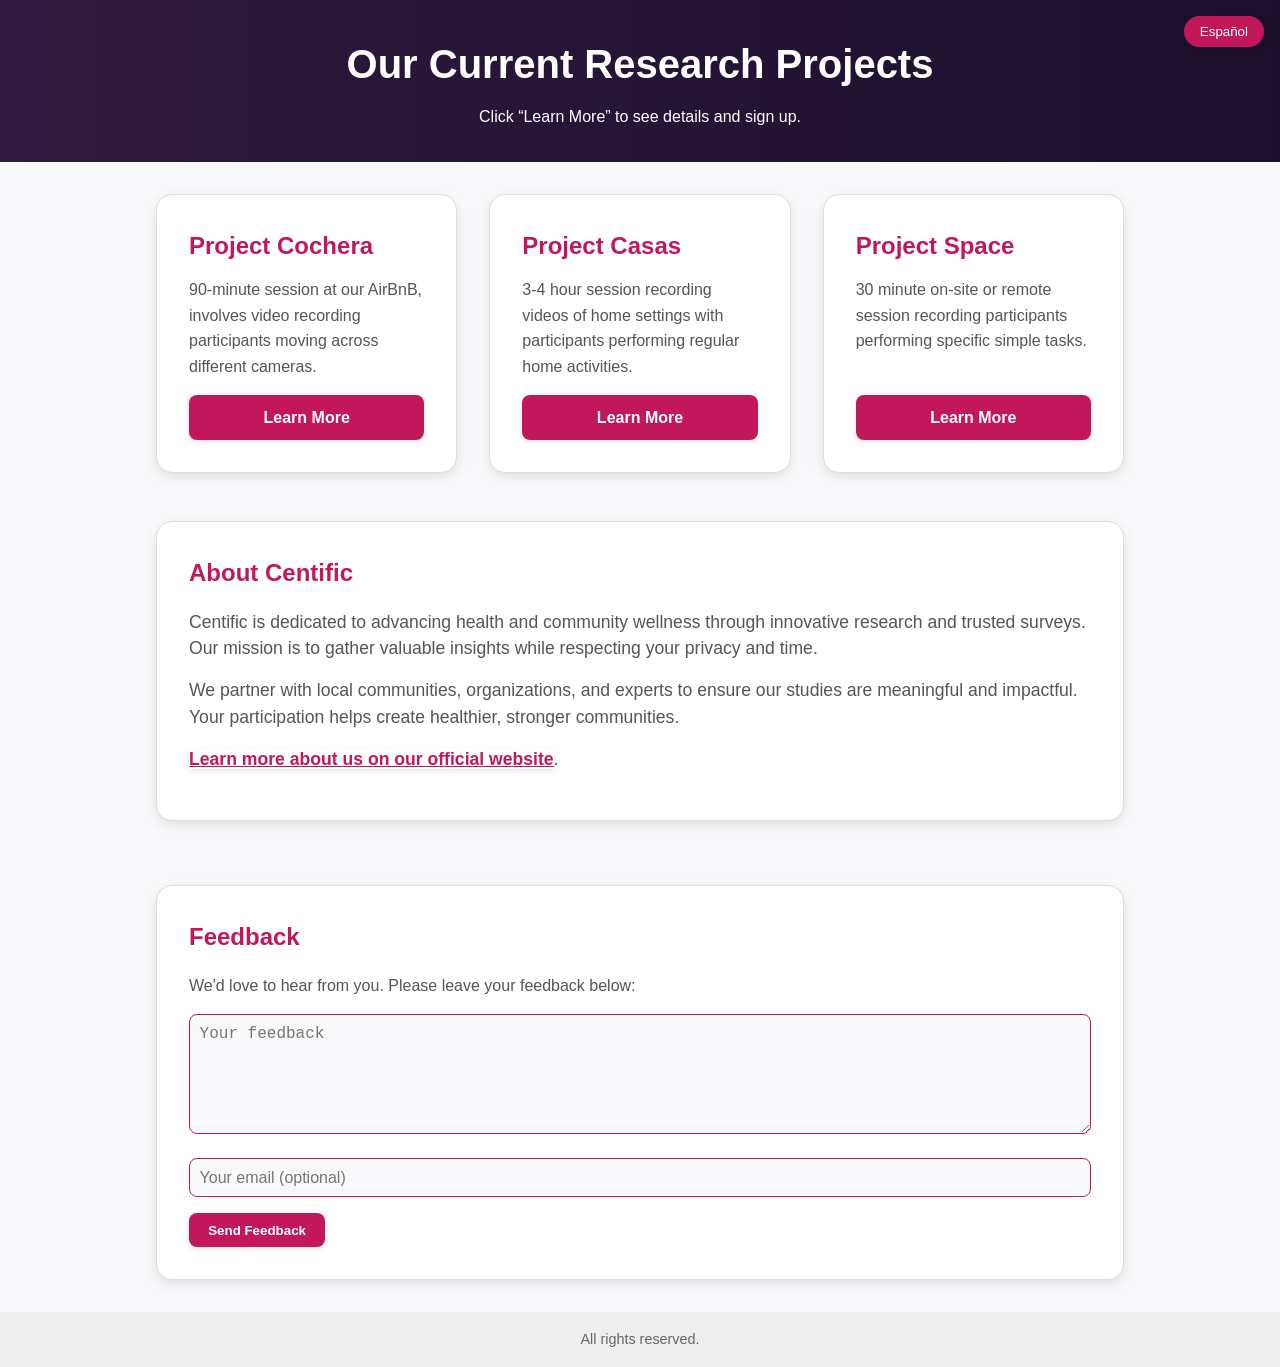
==== index.html @ 4931bcfb "Initial commit" ====
<!DOCTYPE html>
<html lang="en">
<head>
  <meta charset="UTF-8" />
  <meta name="viewport" content="width=device-width, initial-scale=1.0" />
  <title>Our Current Projects</title>
  <link rel="stylesheet" href="style.css" />
</head>
<body>
  <header>
    <h1 data-en="Our Current Research Projects" data-es="Nuestros Proyectos de Investigación">
      Our Current Research Projects
    </h1>
    <p data-en="Click “Learn More” to see details and sign up."
       data-es="Haz clic en “Más Información” para ver detalles e inscribirte.">
      Click “Learn More” to see details and sign up.
    </p>
    <button id="lang-toggle">Español</button>
  </header>

  <main>
    <section id="projects-list">
    <div class="project-card">
        <h2 data-en="Project Cochera" data-es="Proyecto Cochera">Project Cochera</h2>
        <p 
        data-en="90-minute session at our AirBnB, involves video recording participants moving across different cameras."
        data-es="Sesión de 90 minutos en nuestro AirBnB, que incluye grabación en video de los participantes moviéndose frente a diferentes cámaras."
        >
        90 minute session at our AirBnB, involves video recording participants moving across different cameras.
        </p>
        <a href="project-cochera.html" class="learn-more-button" data-en="Learn More" data-es="Más Información">Learn More</a>
    </div>

    <div class="project-card">
        <h2 data-en="Project Casas" data-es="Proyecto Casas">Project Casas</h2>
        <p 
        data-en="3-4 hour session recording videos of home settings with participants performing regular home activities."
        data-es="Sesión de 3 a 4 horas grabando videos en entornos domésticos con participantes realizando actividades habituales."
        >
        3-4 hour session recoridng videos of home settings with participants performing regualr hone activities.
        </p>
        <a href="project-casas.html" class="learn-more-button" data-en="Learn More" data-es="Más Información">Learn More</a>
    </div>

    <div class="project-card">
        <h2 data-en="Project Space" data-es="Proyecto Espacio">Project Space</h2>
        <p 
        data-en="30 minute on-site or remote session recording participants performing specific simple tasks."
        data-es="Sesión de 30 minutos en sitio o remota grabando a participantes realizando tareas simples específicas."
        >
        30 minute on-site or remote session recording paritcipants performing specific simple tasks. 
        </p>
        <a href="project-space.html" class="learn-more-button" data-en="Learn More" data-es="Más Información">Learn More</a>
    </div>
    </section>


    <section id="about-us" class="about-us-section">
      <h2 data-en="About Centific" data-es="Acerca de Centific">About Centific</h2>
      <p data-en="Centific is dedicated to advancing health and community wellness through innovative research and trusted surveys. Our mission is to gather valuable insights while respecting your privacy and time."
         data-es="Centific está dedicado a promover la salud y el bienestar comunitario a través de investigaciones innovadoras y encuestas confiables. Nuestra misión es recopilar información valiosa respetando su privacidad y tiempo.">
        Centific is dedicated to advancing health and community wellness through innovative research and trusted surveys. Our mission is to gather valuable insights while respecting your privacy and time.
      </p>
      <p data-en="We partner with local communities, organizations, and experts to ensure our studies are meaningful and impactful. Your participation helps create healthier, stronger communities."
         data-es="Nos asociamos con comunidades locales, organizaciones y expertos para garantizar que nuestros estudios sean significativos y tengan un impacto real. Su participación ayuda a crear comunidades más saludables y fuertes.">
        We partner with local communities, organizations, and experts to ensure our studies are meaningful and impactful. Your participation helps create healthier, stronger communities.
      </p>

      <p id="about-link"></p>
    </section>

    <section class="feedback-form">
      <h2>Feedback</h2>
      <p>We'd love to hear from you. Please leave your feedback below:</p>
      <form action="https://formspree.io/f/mldnqnww" method="POST">
        <textarea name="message" required placeholder="Your feedback"></textarea>
        <input type="email" name="_replyto" placeholder="Your email (optional)">
        <button type="submit">Send Feedback</button>
      </form>
    </section>
  </main>

  <footer>
    <p data-en="All rights reserved." data-es="Todos los derechos reservados.">All rights reserved.</p>
  </footer>

  <!-- ONLY THIS SCRIPT -->
  <script src="project.js" defer></script>
</body>
</html>
---- style.css ----
/* Root variables - Centific inspired palette */
:root {
  --accent: #C2185B;
  --accent-hover: #A31545;
  --bg-dark: #2E1A3E;
  --text-dark: #1A1130;
  --text-light: #FFFFFF;
  --bg-light: #F9F9FB;
  --card-bg: #fff;
  --border-light: #ddd;
  --shadow: 0 4px 12px rgba(0,0,0,0.1);
  --transition-fast: 0.2s;
  --transition-slow: 0.4s;
}

/* Reset & Base */
* {
  margin: 0;
  padding: 0;
  box-sizing: border-box;
}
html {
  scroll-behavior: smooth;
}
body {
  font-family: 'Segoe UI', Tahoma, Geneva, Verdana, sans-serif;
  background-color: var(--bg-light);
  color: var(--text-dark);
  line-height: 1.6;
  transition: background-color var(--transition-slow), color var(--transition-slow);
}

/* Header */
header {
  background: linear-gradient(90deg, var(--bg-dark), #1B0F2D);
  color: var(--text-light);
  padding: 2rem 1rem;
  text-align: center;
  position: relative;
  /* keep your existing styles, no flex */
}

header .back-button {
  position: absolute;
  left: 1rem;
  top: 2.5rem; /* vertically align roughly with h1 */
  color: var(--accent);
  font-weight: 600;
  text-decoration: none;
  transition: color 0.2s;
  font-size: 0.9rem;
}

header .back-button:hover {
  color: var(--accent-hover);
  text-decoration: underline;
}

header h1 {
  font-size: 2.5rem;
  margin-bottom: 0.5rem;
  /* center text as usual */
}

#lang-toggle {
  position: absolute;
  top: 1rem;
  right: 1rem;
  background-color: var(--accent);
  border: none;
  color: var(--text-light);
  padding: 0.5rem 1rem;
  border-radius: 20px;
  cursor: pointer;
  transition: background-color var(--transition-fast);
}

#lang-toggle:hover {
  background-color: var(--accent-hover);
}


/* Main Layout */
main {
  max-width: 1000px;
  margin: 2rem auto;
  padding: 0 1rem;
}

/* Project Cards - Landing Page */
#projects-list {
  display: grid;
  gap: 2rem;
  grid-template-columns: repeat(auto-fit, minmax(280px, 1fr));
}
.project-card {
  background-color: var(--card-bg);
  border-radius: 16px;
  padding: 2rem;
  box-shadow: var(--shadow);
  transition: transform var(--transition-fast), box-shadow var(--transition-fast);
  border: 1px solid var(--border-light);
  display: flex;
  flex-direction: column;
  justify-content: space-between;
}
.project-card:hover {
  transform: translateY(-6px);
  box-shadow: 0 8px 20px rgba(0,0,0,0.15);
}
.project-card h2 {
  color: var(--accent);
  margin-bottom: 0.75rem;
  font-size: 1.5rem;
}
.project-card p {
  color: #555;
  flex-grow: 1;
  margin-bottom: 1rem;
}

/*about us*/
.about-us-section {
  background-color: var(--card-bg);
  border-radius: 16px;
  padding: 2rem;
  box-shadow: var(--shadow);
  margin-top: 3rem;
  border: 1px solid var(--border-light);
  max-width: 1000px;
  margin-left: auto;
  margin-right: auto;
  color: #555;
}

.about-us-section h2 {
  color: var(--accent);
  margin-bottom: 1rem;
}

.about-us-section p {
  margin-bottom: 1rem;
  font-size: 1.1rem;
  line-height: 1.5;
}


/* Buttons */
.learn-more-button,
.signup-button {
  display: inline-block;
  background-color: var(--accent);
  color: var(--text-light);
  padding: 0.6rem 1.2rem;
  text-decoration: none;
  border-radius: 8px;
  text-align: center;
  font-weight: 600;
  transition: background-color var(--transition-fast), transform var(--transition-fast);
}
.learn-more-button:hover,
.signup-button:hover {
  background-color: var(--accent-hover);
  transform: scale(1.03);
}


button, a {
  box-shadow: 0 2px 6px rgba(0,0,0,0.1);
}
button:active, a:active {
  transform: scale(0.97);
}

.back-button {
  display: inline-block;
  margin-bottom: 1.5rem;
  color: var(--accent);
  text-decoration: none;
  font-weight: 600;
  transition: color 0.2s;
}
.back-button:hover {
  color: var(--accent-hover);
  text-decoration: underline;
}

/* Project Details Page */
.project-details,
.referral-form {
  background-color: var(--card-bg);
  border-radius: 16px;
  padding: 2rem;
  box-shadow: var(--shadow);
  margin-bottom: 2rem;
  border: 1px solid var(--border-light);
}
.project-details h2,
.referral-form h2 {
  color: var(--accent);
  margin-bottom: 1rem;
}
.project-details p,
.referral-form p {
  margin-bottom: 1rem;
  color: #555;
}

/* Referral Input */
.referral-form input {
  width: 100%;
  padding: 0.6rem;
  margin-top: 0.5rem;
  margin-bottom: 1rem;
  border: 1px solid var(--accent);
  border-radius: 8px;
  background-color: var(--bg-light);
  color: var(--text-dark);
  font-size: 1rem;
}

/* Referral Button */
.referral-form button {
  background-color: var(--accent);
  color: var(--text-light);
  padding: 0.6rem 1.2rem;
  border: none;
  border-radius: 8px;
  cursor: pointer;
  font-weight: 600;
  transition: background-color var(--transition-fast), transform var(--transition-fast);
}
.referral-form button:hover {
  background-color: var(--accent-hover);
  transform: scale(1.03);
}

/* Footer */
footer {
  text-align: center;
  padding: 1rem;
  background-color: #eee;
  font-size: 0.9rem;
  color: #666;
}

/*feedback*/
.feedback-form {
  background-color: var(--card-bg);
  border-radius: 16px;
  padding: 2rem;
  box-shadow: var(--shadow);
  margin-bottom: 2rem;
margin-top: 4rem;
  border: 1px solid var(--border-light);
}
.feedback-form h2 {
  color: var(--accent);
  margin-bottom: 1rem;
}
.feedback-form p {
  margin-bottom: 1rem;
  color: #555;
}
.feedback-form textarea {
  width: 100%;
  height: 120px;
  padding: 0.6rem;
  margin-bottom: 1rem;
  border: 1px solid var(--accent);
  border-radius: 8px;
  background-color: var(--bg-light);
  font-size: 1rem;
  resize: vertical;
}
.feedback-form input[type="email"] {
  width: 100%;
  padding: 0.6rem;
  margin-bottom: 1rem;
  border: 1px solid var(--accent);
  border-radius: 8px;
  background-color: var(--bg-light);
  font-size: 1rem;
}
.feedback-form button {
  background-color: var(--accent);
  color: var(--text-light);
  padding: 0.6rem 1.2rem;
  border: none;
  border-radius: 8px;
  cursor: pointer;
  font-weight: 600;
  transition: background-color var(--transition-fast), transform var(--transition-fast);
}
.feedback-form button:hover {
  background-color: var(--accent-hover);
  transform: scale(1.03);
}

.contact-info {
  background-color: var(--card-bg);
  border-radius: 16px;
  padding: 2rem;
  box-shadow: var(--shadow);
  margin-bottom: 2rem;
  border: 1px solid var(--border-light);
  max-width: 1000px;
  margin-left: auto;
  margin-right: auto;
  color: #555;
}

.contact-info h2 {
  color: var(--accent);
  margin-bottom: 1rem;
}

.contact-info p {
  margin-bottom: 0.5rem;
}

.contact-info a {
  color: var(--accent);
  text-decoration: none;
  font-weight: 600;
}

.contact-info a:hover {
  text-decoration: underline;
}

#about-link a {
  color: var(--accent);
  text-decoration: underline;
  cursor: pointer;
  font-weight: 600;
}

#about-link a:hover {
  color: var(--accent-hover);
}



/* Responsive Typography */
@media (max-width: 768px) {
  header h1 {
    font-size: 2rem;
  }
  header p {
    font-size: 1rem;
  }
  .project-card h2 {
    font-size: 1.3rem;
  }
}
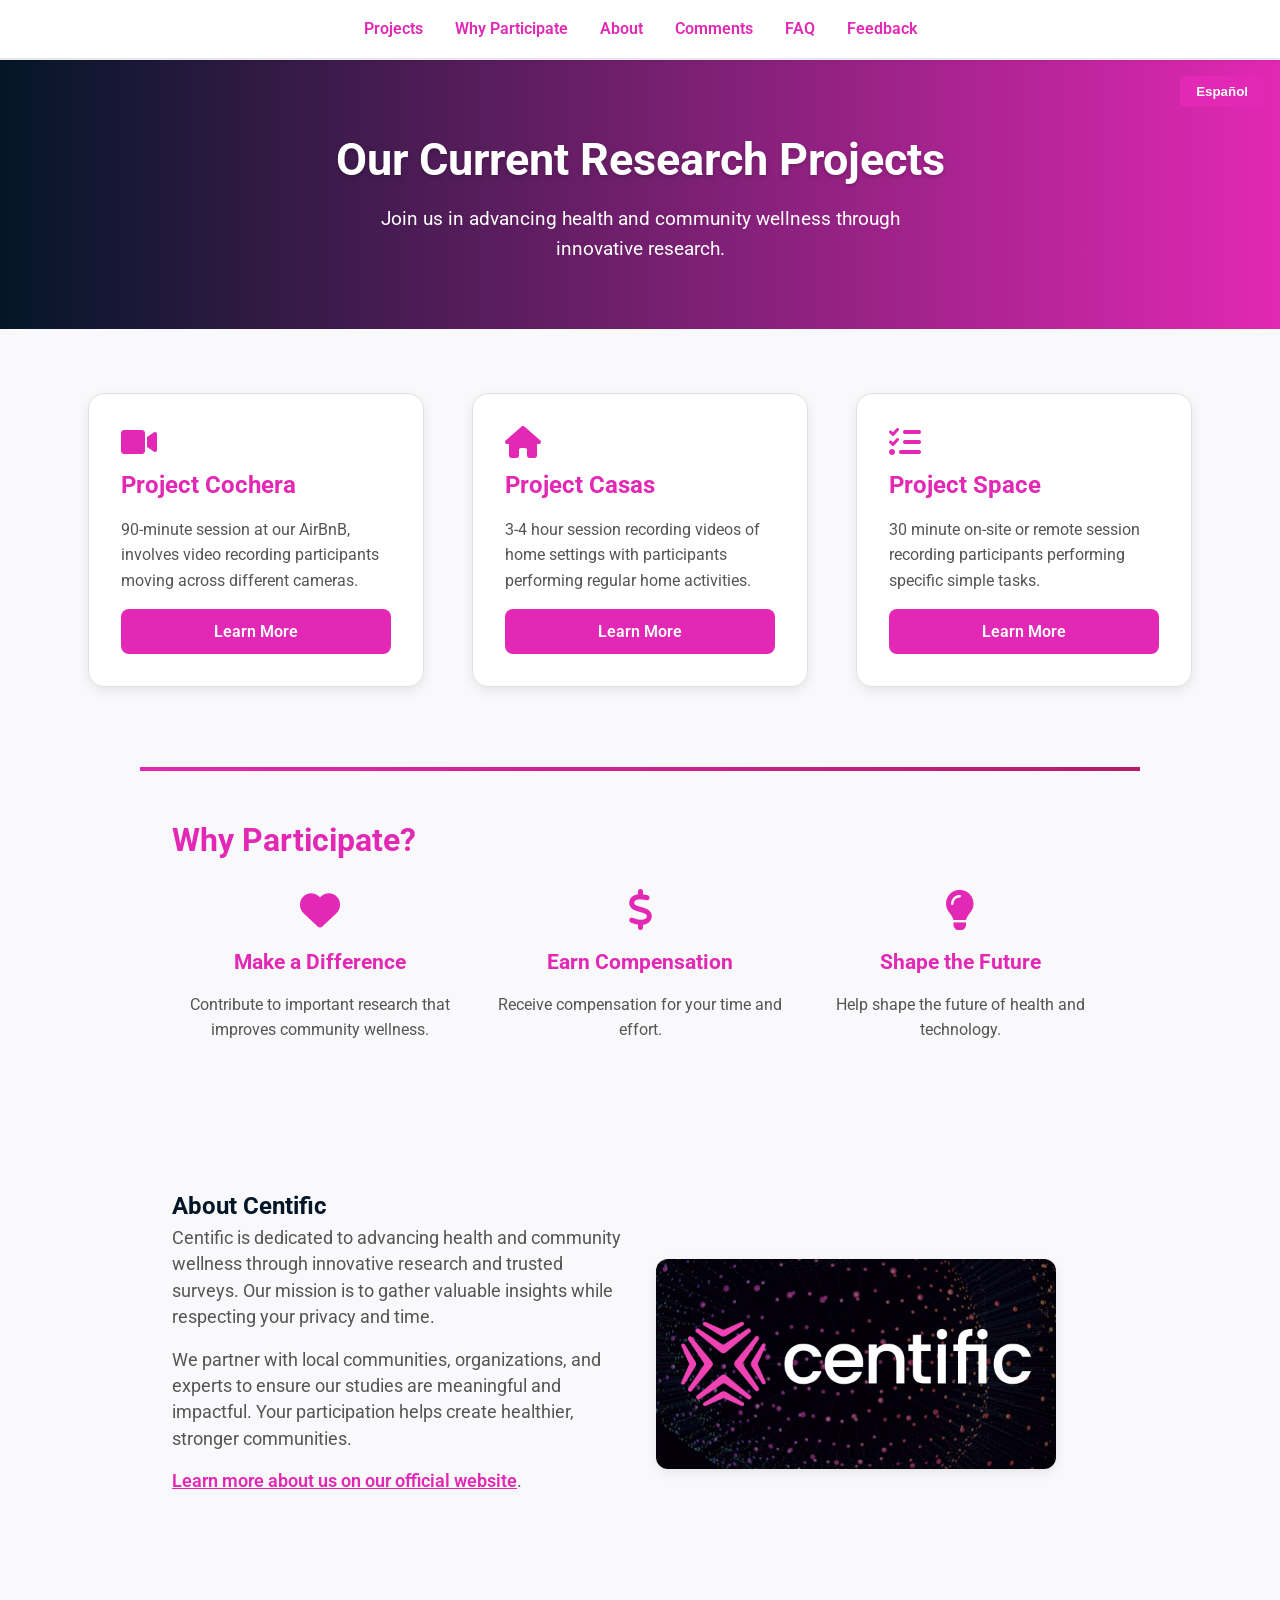
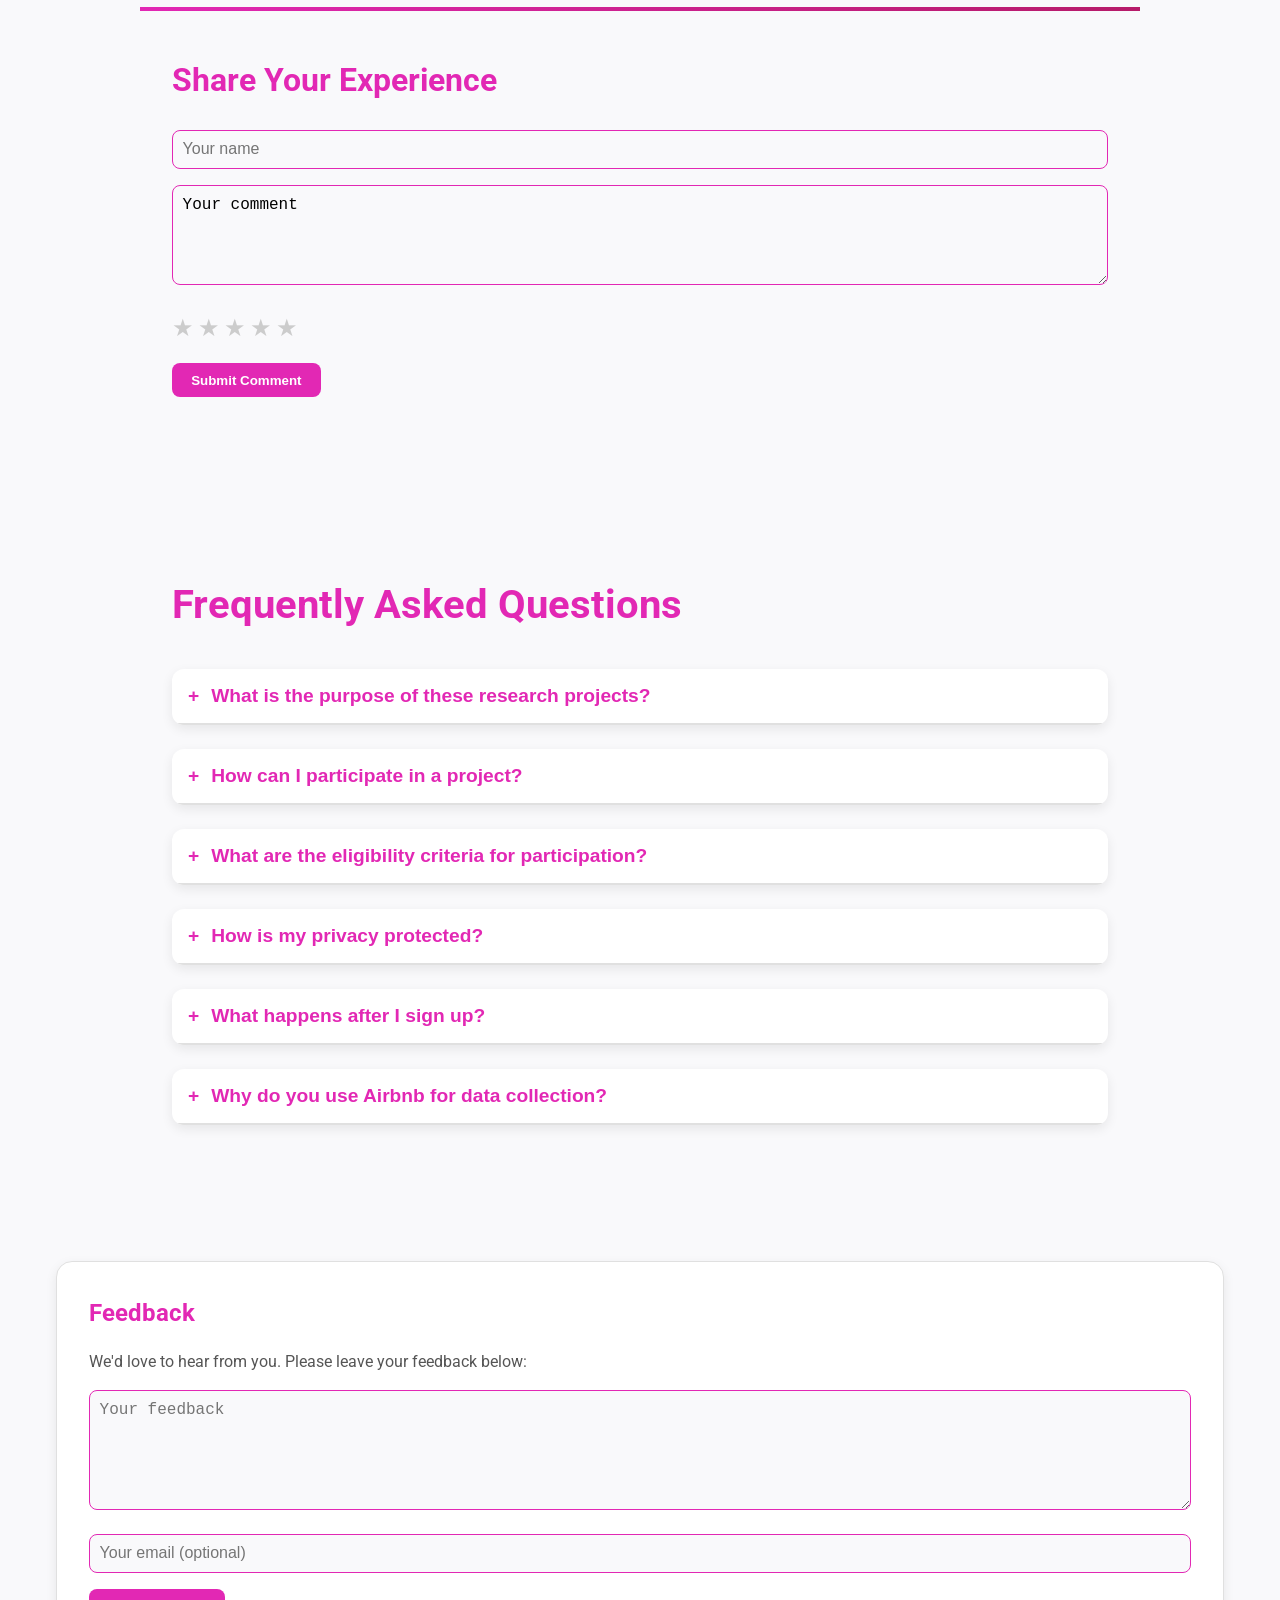
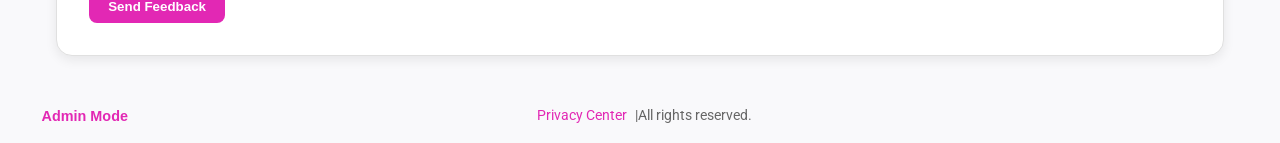
==== commit e7e06106: "renovate website" ====
--- a/index.html
+++ b/index.html
@@ -1,90 +1,167 @@
 <!DOCTYPE html>
 <html lang="en">
 <head>
-  <meta charset="UTF-8" />
-  <meta name="viewport" content="width=device-width, initial-scale=1.0" />
-  <title>Our Current Projects</title>
-  <link rel="stylesheet" href="style.css" />
+  <meta charset="UTF-8">
+  <meta name="viewport" content="width=device-width, initial-scale=1.0">
+  <title>Centific Research Projects</title>
+  <link href="https://fonts.googleapis.com/css2?family=Roboto:wght@400;700&display=swap" rel="stylesheet">
+  <link rel="stylesheet" href="https://cdnjs.cloudflare.com/ajax/libs/font-awesome/6.0.0-beta3/css/all.min.css">
+  <link rel="stylesheet" href="style.css">
 </head>
 <body>
+  <nav class="nav-menu">
+    <ul>
+      <li><a href="#projects-list" data-en="Projects" data-es="Proyectos">Projects</a></li>
+      <li><a href="#why-participate" data-en="Why Participate" data-es="Por qué Participar">Why Participate</a></li>
+      <li><a href="#about-us" data-en="About" data-es="Acerca">About</a></li>
+      <li><a href="#comments" data-en="Comments" data-es="Comentarios">Comments</a></li>
+      <li><a href="#faq" data-en="FAQ" data-es="Preguntas Frecuentes">FAQ</a></li>
+      <li><a href="#feedback" data-en="Feedback" data-es="Retroalimentación">Feedback</a></li>
+    </ul>
+  </nav>
   <header>
-    <h1 data-en="Our Current Research Projects" data-es="Nuestros Proyectos de Investigación">
-      Our Current Research Projects
-    </h1>
-    <p data-en="Click “Learn More” to see details and sign up."
-       data-es="Haz clic en “Más Información” para ver detalles e inscribirte.">
-      Click “Learn More” to see details and sign up.
-    </p>
-    <button id="lang-toggle">Español</button>
+    <h1 data-en="Our Current Research Projects" data-es="Nuestros Proyectos de Investigación Actuales">Our Current Research Projects</h1>
+    <p data-en="Join us in advancing health and community wellness through innovative research." data-es="Únase a nosotros para avanzar en la salud y el bienestar comunitario a través de la investigación innovadora.">Join us in advancing health and community wellness through innovative research.</p>
+    <button id="lang-toggle" aria-label="Toggle language">Español</button>
   </header>
-
   <main>
     <section id="projects-list">
-    <div class="project-card">
+      <div class="project-card">
+        <i class="fas fa-video" aria-hidden="true"></i>
         <h2 data-en="Project Cochera" data-es="Proyecto Cochera">Project Cochera</h2>
-        <p 
-        data-en="90-minute session at our AirBnB, involves video recording participants moving across different cameras."
-        data-es="Sesión de 90 minutos en nuestro AirBnB, que incluye grabación en video de los participantes moviéndose frente a diferentes cámaras."
-        >
-        90 minute session at our AirBnB, involves video recording participants moving across different cameras.
-        </p>
+        <p data-en="90-minute session at our AirBnB, involves video recording participants moving across different cameras." data-es="Sesión de 90 minutos en nuestro AirBnB, que incluye grabación en video de los participantes moviéndose frente a diferentes cámaras.">90-minute session at our AirBnB, involves video recording participants moving across different cameras.</p>
         <a href="project-cochera.html" class="learn-more-button" data-en="Learn More" data-es="Más Información">Learn More</a>
-    </div>
-
-    <div class="project-card">
+      </div>
+      <div class="project-card">
+        <i class="fas fa-home" aria-hidden="true"></i>
         <h2 data-en="Project Casas" data-es="Proyecto Casas">Project Casas</h2>
-        <p 
-        data-en="3-4 hour session recording videos of home settings with participants performing regular home activities."
-        data-es="Sesión de 3 a 4 horas grabando videos en entornos domésticos con participantes realizando actividades habituales."
-        >
-        3-4 hour session recoridng videos of home settings with participants performing regualr hone activities.
-        </p>
+        <p data-en="3-4 hour session recording videos of home settings with participants performing regular home activities." data-es="Sesión de 3 a 4 horas grabando videos en entornos domésticos con participantes realizando actividades habituales.">3-4 hour session recording videos of home settings with participants performing regular home activities.</p>
         <a href="project-casas.html" class="learn-more-button" data-en="Learn More" data-es="Más Información">Learn More</a>
-    </div>
-
-    <div class="project-card">
+      </div>
+      <div class="project-card">
+        <i class="fas fa-tasks" aria-hidden="true"></i>
         <h2 data-en="Project Space" data-es="Proyecto Espacio">Project Space</h2>
-        <p 
-        data-en="30 minute on-site or remote session recording participants performing specific simple tasks."
-        data-es="Sesión de 30 minutos en sitio o remota grabando a participantes realizando tareas simples específicas."
-        >
-        30 minute on-site or remote session recording paritcipants performing specific simple tasks. 
-        </p>
+        <p data-en="30 minute on-site or remote session recording participants performing specific simple tasks." data-es="Sesión de 30 minutos en sitio o remota grabando a participantes realizando tareas simples específicas.">30 minute on-site or remote session recording participants performing specific simple tasks.</p>
         <a href="project-space.html" class="learn-more-button" data-en="Learn More" data-es="Más Información">Learn More</a>
-    </div>
+      </div>
     </section>
-
-
+    <section id="why-participate" class="why-participate-section">
+      <h2 data-en="Why Participate?" data-es="¿Por qué Participar?">Why Participate?</h2>
+      <div class="why-participate-content">
+        <div class="why-item">
+          <i class="fas fa-heart"></i>
+          <h3 data-en="Make a Difference" data-es="Hacer una Diferencia">Make a Difference</h3>
+          <p data-en="Contribute to important research that improves community wellness." data-es="Contribuya a investigaciones importantes que mejoran el bienestar comunitario.">Contribute to important research that improves community wellness.</p>
+        </div>
+        <div class="why-item">
+          <i class="fas fa-dollar-sign"></i>
+          <h3 data-en="Earn Compensation" data-es="Gana Compensación">Earn Compensation</h3>
+          <p data-en="Receive compensation for your time and effort." data-es="Reciba compensación por su tiempo y esfuerzo.">Receive compensation for your time and effort.</p>
+        </div>
+        <div class="why-item">
+          <i class="fas fa-lightbulb"></i>
+          <h3 data-en="Shape the Future" data-es="Dar Forma al Futuro">Shape the Future</h3>
+          <p data-en="Help shape the future of health and technology." data-es="Ayude a dar forma al futuro de la salud y la tecnología.">Help shape the future of health and technology.</p>
+        </div>
+      </div>
+    </section>
     <section id="about-us" class="about-us-section">
       <h2 data-en="About Centific" data-es="Acerca de Centific">About Centific</h2>
-      <p data-en="Centific is dedicated to advancing health and community wellness through innovative research and trusted surveys. Our mission is to gather valuable insights while respecting your privacy and time."
-         data-es="Centific está dedicado a promover la salud y el bienestar comunitario a través de investigaciones innovadoras y encuestas confiables. Nuestra misión es recopilar información valiosa respetando su privacidad y tiempo.">
-        Centific is dedicated to advancing health and community wellness through innovative research and trusted surveys. Our mission is to gather valuable insights while respecting your privacy and time.
-      </p>
-      <p data-en="We partner with local communities, organizations, and experts to ensure our studies are meaningful and impactful. Your participation helps create healthier, stronger communities."
-         data-es="Nos asociamos con comunidades locales, organizaciones y expertos para garantizar que nuestros estudios sean significativos y tengan un impacto real. Su participación ayuda a crear comunidades más saludables y fuertes.">
-        We partner with local communities, organizations, and experts to ensure our studies are meaningful and impactful. Your participation helps create healthier, stronger communities.
-      </p>
-
-      <p id="about-link"></p>
+      <div class="about-content">
+        <div class="about-text">
+          <p data-en="Centific is dedicated to advancing health and community wellness through innovative research and trusted surveys. Our mission is to gather valuable insights while respecting your privacy and time."
+             data-es="Centific está dedicado a promover la salud y el bienestar comunitario a través de investigaciones innovadoras y encuestas confiables. Nuestra misión es recopilar información valiosa respetando su privacidad y tiempo.">
+            Centific is dedicated to advancing health and community wellness through innovative research and trusted surveys. Our mission is to gather valuable insights while respecting your privacy and time.
+          </p>
+          <p data-en="We partner with local communities, organizations, and experts to ensure our studies are meaningful and impactful. Your participation helps create healthier, stronger communities."
+             data-es="Nos asociamos con comunidades locales, organizaciones y expertos para garantizar que nuestros estudios sean significativos y tengan un impacto real. Su participación ayuda a crear comunidades más saludables y fuertes.">
+            We partner with local communities, organizations, and experts to ensure our studies are meaningful and impactful. Your participation helps create healthier, stronger communities.
+          </p>
+          <p id="about-link"></p>
+        </div>
+        <div class="about-image">
+          <img src="images/centific1.png" alt="Centific Team" data-en="Centific Team" data-es="Equipo de Centific">
+        </div>
+      </div>
     </section>
-
-    <section class="feedback-form">
-      <h2>Feedback</h2>
-      <p>We'd love to hear from you. Please leave your feedback below:</p>
+    <section id="comments" class="comments-section">
+      <h2 data-en="Share Your Experience" data-es="Comparte Tu Experiencia">Share Your Experience</h2>
+      <div class="comment-form">
+        <input type="text" id="comment-name" placeholder="Your name" data-en="Your name" data-es="Tu nombre" required>
+        <textarea id="comment-input" placeholder="Your comment" data-en="Your comment" data-es="Tu comentario" required></textarea>
+        <div class="rating">
+          <span class="star" data-value="1">★</span>
+          <span class="star" data-value="2">★</span>
+          <span class="star" data-value="3">★</span>
+          <span class="star" data-value="4">★</span>
+          <span class="star" data-value="5">★</span>
+        </div>
+        <button id="submit-comment" data-en="Submit Comment" data-es="Enviar Comentario">Submit Comment</button>
+      </div>
+      <div id="comment-list"></div>
+    </section>
+    <section id="faq" class="faq-section">
+      <h2 data-en="Frequently Asked Questions" data-es="Preguntas Frecuentes">Frequently Asked Questions</h2>
+      <div class="faq-item">
+        <button class="faq-question">
+          <span class="faq-icon">+</span>
+          <span data-en="What is the purpose of these research projects?" data-es="¿Cuál es el propósito de estos proyectos de investigación?">What is the purpose of these research projects?</span>
+        </button>
+        <div class="faq-answer" data-en="These projects aim to gather valuable insights to improve health and community wellness through innovative research. Our studies focus on real-world applications to enhance technologies and services that benefit communities globally." data-es="Estos proyectos tienen como objetivo recopilar información valiosa para mejorar la salud y el bienestar comunitario a través de investigaciones innovadoras. Nuestros estudios se centran en aplicaciones del mundo real para mejorar tecnologías y servicios que benefician a las comunidades globalmente.">These projects aim to gather valuable insights to improve health and community wellness through innovative research. Our studies focus on real-world applications to enhance technologies and services that benefit communities globally.</div>
+      </div>
+      <div class="faq-item">
+        <button class="faq-question">
+          <span class="faq-icon">+</span>
+          <span data-en="How can I participate in a project?" data-es="¿Cómo puedo participar en un proyecto?">How can I participate in a project?</span>
+        </button>
+        <div class="faq-answer" data-en="Click on the 'Learn More' button for each project to see details and sign up. You’ll be guided through a simple registration process, and our team will contact you with further details." data-es="Haga clic en el botón 'Más Información' para cada proyecto para ver detalles y registrarse. Será guiado a través de un proceso de registro simple, y nuestro equipo se pondrá en contacto con más detalles.">Click on the 'Learn More' button for each project to see details and sign up. You’ll be guided through a simple registration process, and our team will contact you with further details.</div>
+      </div>
+      <div class="faq-item">
+        <button class="faq-question">
+          <span class="faq-icon">+</span>
+          <span data-en="What are the eligibility criteria for participation?" data-es="¿Cuáles son los criterios de elegibilidad para la participación?">What are the eligibility criteria for participation?</span>
+        </button>
+        <div class="faq-answer" data-en="Eligibility criteria vary by project. Some may require specific age groups, locations, or other qualifications. Please check the details of each project for specific requirements." data-es="Los criterios de elegibilidad varían según el proyecto. Algunos pueden requerir grupos de edad específicos, ubicaciones u otras calificaciones. Por favor, consulte los detalles de cada proyecto para requisitos específicos.">Eligibility criteria vary by project. Some may require specific age groups, locations, or other qualifications. Please check the details of each project for specific requirements.</div>
+      </div>
+      <div class="faq-item">
+        <button class="faq-question">
+          <span class="faq-icon">+</span>
+          <span data-en="How is my privacy protected?" data-es="¿Cómo se protege mi privacidad?">How is my privacy protected?</span>
+        </button>
+        <div class="faq-answer" data-en="We prioritize your privacy. All data is securely stored, and participants will review a detailed privacy and consent form before any session. Your information is never shared without your consent." data-es="Priorizamos su privacidad. Todos los datos se almacenan de forma segura, y los participantes revisarán un formulario detallado de privacidad y consentimiento antes de cualquier sesión. Su información nunca se comparte sin su consentimiento.">We prioritize your privacy. All data is securely stored, and participants will review a detailed privacy and consent form before any session. Your information is never shared without your consent.</div>
+      </div>
+      <div class="faq-item">
+        <button class="faq-question">
+          <span class="faq-icon">+</span>
+          <span data-en="What happens after I sign up?" data-es="¿Qué pasa después de que me inscribo?">What happens after I sign up?</span>
+        </button>
+        <div class="faq-answer" data-en="After signing up, you’ll receive a confirmation email with next steps, including scheduling details and any preparation needed. Our team will guide you through the process." data-es="Después de registrarse, recibirá un correo electrónico de confirmación con los próximos pasos, incluidos los detalles de programación y cualquier preparación necesaria. Nuestro equipo lo guiará a través del proceso.">After signing up, you’ll receive a confirmation email with next steps, including scheduling details and any preparation needed. Our team will guide you through the process.</div>
+      </div>
+      <div class="faq-item">
+        <button class="faq-question">
+          <span class="faq-icon">+</span>
+          <span data-en="Why do you use Airbnb for data collection?" data-es="¿Por qué usan Airbnb para la recolección de datos?">Why do you use Airbnb for data collection?</span>
+        </button>
+        <div class="faq-answer" data-en="Our projects require collecting data in realistic at-home environments to ensure accurate and natural results. We use Airbnb to rent diverse home settings, allowing participants to contribute from authentic residential spaces. All rentals are managed directly through our company to ensure a secure and efficient process." data-es="Nuestros proyectos requieren recolectar datos en entornos domésticos reales para garantizar resultados precisos y naturales. Usamos Airbnb para alquilar diversos entornos domésticos, permitiendo a los participantes contribuir desde espacios residenciales auténticos. Todos los alquileres son gestionados directamente por nuestra empresa para garantizar un proceso seguro y eficiente.">Our projects require collecting data in realistic at-home environments to ensure accurate and natural results. We use Airbnb to rent diverse home settings, allowing participants to contribute from authentic residential spaces. All rentals are managed directly through our company to ensure a secure and efficient process.</div>
+      </div>
+    </section>
+    <section id="feedback" class="feedback-form">
+      <h2 data-en="Feedback" data-es="Comentarios">Feedback</h2>
+      <p data-en="We'd love to hear from you. Please leave your feedback below:" data-es="Nos encantaría saber de usted. Por favor, deje sus comentarios a continuación:">We'd love to hear from you. Please leave your feedback below:</p>
       <form action="https://formspree.io/f/mldnqnww" method="POST">
         <textarea name="message" required placeholder="Your feedback"></textarea>
         <input type="email" name="_replyto" placeholder="Your email (optional)">
-        <button type="submit">Send Feedback</button>
+        <button type="submit" data-en="Send Feedback" data-es="Enviar Comentario">Send Feedback</button>
       </form>
     </section>
   </main>
-
   <footer>
-    <p data-en="All rights reserved." data-es="Todos los derechos reservados.">All rights reserved.</p>
+    <div class="footer-links">
+      <button id="admin-comment-btn" data-en="Admin Mode" data-es="Modo Admin">Admin Mode</button>
+      <a href="privacy.html" data-en="Privacy Center" data-es="Centro de Privacidad">Privacy Center</a> |
+      <span data-en="All rights reserved." data-es="Todos los derechos reservados.">All rights reserved.</span>
+    </div>
   </footer>
-
-  <!-- ONLY THIS SCRIPT -->
-  <script src="project.js" defer></script>
+  <script src="project.js"></script>
 </body>
-</html>
+</html>
--- a/style.css
+++ b/style.css
@@ -1,155 +1,529 @@
-/* Root variables - Centific inspired palette */
 :root {
-  --accent: #C2185B;
-  --accent-hover: #A31545;
-  --bg-dark: #2E1A3E;
-  --text-dark: #1A1130;
-  --text-light: #FFFFFF;
-  --bg-light: #F9F9FB;
-  --card-bg: #fff;
-  --border-light: #ddd;
-  --shadow: 0 4px 12px rgba(0,0,0,0.1);
+  --accentPrimary: #e228b4;          /* Centific magenta/pink */
+  --accent-hoverDarker: #b61b69;     /* Hover version of pink */
+  --bg-darkDeep: #031627;            /* Deep navy background/text */
+  --text-darkMain: #031627;          /* Main text color */
+  --text-light: #FFFFFF;             /* Light text on dark */
+  --bg-light: #F9F9FB;               /* Page background */
+  --card-bg: #FFFFFF;                /* Card background */
+  --border-light: #E0E0E0;           /* Light borders */
+  --shadow: 0 4px 12px rgba(0,0,0,0.08);
   --transition-fast: 0.2s;
   --transition-slow: 0.4s;
 }
 
-/* Reset & Base */
+
+
 * {
   margin: 0;
   padding: 0;
   box-sizing: border-box;
 }
+
 html {
   scroll-behavior: smooth;
 }
+
 body {
-  font-family: 'Segoe UI', Tahoma, Geneva, Verdana, sans-serif;
+  font-family: 'Roboto', sans-serif;
   background-color: var(--bg-light);
-  color: var(--text-dark);
+  color: var(--text-darkMain);
   line-height: 1.6;
   transition: background-color var(--transition-slow), color var(--transition-slow);
 }
 
-/* Header */
+.nav-menu {
+  position: fixed;
+  top: 0;
+  left: 0;
+  width: 100%;
+  background-color: var(--card-bg);
+  box-shadow: 0 2px 4px rgba(0,0,0,0.1);
+  z-index: 1000;
+  padding: 1rem;
+}
+
+.nav-menu ul {
+  display: flex;
+  justify-content: center;
+  list-style: none;
+}
+
+.nav-menu li {
+  margin: 0 1rem;
+}
+
+.nav-menu a {
+  color: var(--accentPrimary);
+  text-decoration: none;
+  font-weight: 600;
+  font-size: 1rem;
+  transition: color 0.3s;
+}
+
+.nav-menu a:hover {
+  color: var(--accent-hoverDarker);
+}
+
 header {
-  background: linear-gradient(90deg, var(--bg-dark), #1B0F2D);
+  background: linear-gradient(90deg, var(--bg-darkDeep), var(--accentPrimary));
   color: var(--text-light);
-  padding: 2rem 1rem;
+  padding: 4rem 1rem 3rem;
   text-align: center;
   position: relative;
-  /* keep your existing styles, no flex */
-}
-
-header .back-button {
-  position: absolute;
-  left: 1rem;
-  top: 2.5rem; /* vertically align roughly with h1 */
-  color: var(--accent);
-  font-weight: 600;
-  text-decoration: none;
-  transition: color 0.2s;
-  font-size: 0.9rem;
-}
-
-header .back-button:hover {
-  color: var(--accent-hover);
-  text-decoration: underline;
+  margin-top: 60px; /* Offset for fixed nav */
 }
 
 header h1 {
-  font-size: 2.5rem;
+  font-size: 2.8rem;
   margin-bottom: 0.5rem;
-  /* center text as usual */
+  text-shadow: 0 2px 4px rgba(0,0,0,0.2);
+}
+
+header p {
+  font-size: 1.2rem;
+  max-width: 600px;
+  margin: 0 auto 1rem;
 }
 
 #lang-toggle {
+  background-color: var(--accentPrimary);
+  color: var(--text-light);
+  padding: 0.5rem 1rem;
+  border-radius: 5px;
+  cursor: pointer;
+  transition: background-color 0.3s;
+  border: none;
+  font-weight: 600;
   position: absolute;
   top: 1rem;
   right: 1rem;
-  background-color: var(--accent);
-  border: none;
-  color: var(--text-light);
-  padding: 0.5rem 1rem;
-  border-radius: 20px;
-  cursor: pointer;
-  transition: background-color var(--transition-fast);
 }
 
 #lang-toggle:hover {
-  background-color: var(--accent-hover);
-}
-
-
-/* Main Layout */
+  background-color: var(--accent-hoverDarker);
+}
+
 main {
-  max-width: 1000px;
+  max-width: 1200px;
   margin: 2rem auto;
   padding: 0 1rem;
 }
 
-/* Project Cards - Landing Page */
 #projects-list {
   display: grid;
-  gap: 2rem;
   grid-template-columns: repeat(auto-fit, minmax(280px, 1fr));
-}
+  gap: 3rem;
+  padding: 2rem;
+}
+
 .project-card {
   background-color: var(--card-bg);
   border-radius: 16px;
   padding: 2rem;
   box-shadow: var(--shadow);
-  transition: transform var(--transition-fast), box-shadow var(--transition-fast);
   border: 1px solid var(--border-light);
   display: flex;
   flex-direction: column;
   justify-content: space-between;
-}
+  opacity: 0;
+  animation: fadeIn 0.5s ease-in forwards;
+}
+
+.project-card:nth-child(1) {
+  animation-delay: 0.1s;
+}
+
+.project-card:nth-child(2) {
+  animation-delay: 0.2s;
+}
+
+.project-card:nth-child(3) {
+  animation-delay: 0.3s;
+}
+
+@keyframes fadeIn {
+  to {
+    opacity: 1;
+  }
+}
+
 .project-card:hover {
   transform: translateY(-6px);
   box-shadow: 0 8px 20px rgba(0,0,0,0.15);
 }
+
+.project-card i {
+  color: var(--accentPrimary);
+  font-size: 2rem;
+  margin-bottom: 0.5rem;
+}
+
 .project-card h2 {
-  color: var(--accent);
+  color: var(--accentPrimary);
   margin-bottom: 0.75rem;
   font-size: 1.5rem;
 }
+
 .project-card p {
   color: #555;
   flex-grow: 1;
   margin-bottom: 1rem;
 }
 
-/*about us*/
-.about-us-section {
-  background-color: var(--card-bg);
-  border-radius: 16px;
-  padding: 2rem;
-  box-shadow: var(--shadow);
+.why-participate-section {
+  padding: 3rem 2rem;
   margin-top: 3rem;
-  border: 1px solid var(--border-light);
   max-width: 1000px;
   margin-left: auto;
   margin-right: auto;
+  position: relative;
+}
+
+.why-participate-section::before {
+  content: '';
+  position: absolute;
+  top: 0;
+  left: 0;
+  width: 100%;
+  height: 4px;
+  background: linear-gradient(90deg, var(--accentPrimary), var(--accent-hoverDarker));
+}
+
+.why-participate-section h2 {
+  color: var(--accentPrimary);
+  margin-bottom: 1.5rem;
+  font-size: 2rem;
+}
+
+.why-participate-content {
+  display: grid;
+  grid-template-columns: repeat(auto-fit, minmax(280px, 1fr));
+  gap: 1.5rem;
+}
+
+.why-item {
+  text-align: center;
+}
+
+.why-item i {
+  color: var(--accentPrimary);
+  font-size: 2.5rem;
+  margin-bottom: 1rem;
+}
+
+.why-item h3 {
+  color: var(--accentPrimary);
+  margin-bottom: 0.75rem;
+  font-size: 1.3rem;
+}
+
+.why-item p {
   color: #555;
 }
 
-.about-us-section h2 {
-  color: var(--accent);
-  margin-bottom: 1rem;
-}
-
-.about-us-section p {
+.about-us-section {
+  padding: 3rem 2rem;
+  margin-top: 3rem;
+  max-width: 1000px;
+  margin-left: auto;
+  margin-right: auto;
+}
+
+.about-content {
+  display: flex;
+  gap: 2rem;
+  align-items: center;
+}
+
+.about-text {
+  flex: 1;
+}
+
+.about-text h2 {
+  color: var(--accentPrimary);
+  margin-bottom: 1.5rem;
+  font-size: 2rem;
+}
+
+.about-text p {
   margin-bottom: 1rem;
   font-size: 1.1rem;
   line-height: 1.5;
-}
-
-
-/* Buttons */
-.learn-more-button,
-.signup-button {
+  color: #555;
+}
+
+.about-image {
+  flex: 1;
+}
+
+.about-image img {
+  width: 100%;
+  max-width: 400px;
+  border-radius: 12px;
+  box-shadow: var(--shadow);
+}
+
+.comments-section {
+  padding: 3rem 2rem;
+  margin-top: 3rem;
+  max-width: 1000px;
+  margin-left: auto;
+  margin-right: auto;
+  position: relative;
+}
+
+.comments-section::before {
+  content: '';
+  position: absolute;
+  top: 0;
+  left: 0;
+  width: 100%;
+  height: 4px;
+  background: linear-gradient(90deg, var(--accentPrimary), var(--accent-hoverDarker));
+}
+
+.comments-section h2 {
+  color: var(--accentPrimary);
+  margin-bottom: 1.5rem;
+  font-size: 2rem;
+}
+
+.comment-form {
+  margin-bottom: 2rem;
+}
+
+.comment-form input[type="text"] {
+  width: 100%;
+  padding: 0.6rem;
+  margin-bottom: 1rem;
+  border: 1px solid var(--accentPrimary);
+  border-radius: 8px;
+  background-color: var(--bg-light);
+  font-size: 1rem;
+}
+
+.comment-form textarea {
+  width: 100%;
+  height: 100px;
+  padding: 0.6rem;
+  margin-bottom: 1rem;
+  border: 1px solid var(--accentPrimary);
+  border-radius: 8px;
+  background-color: var(--bg-light);
+  font-size: 1rem;
+  resize: vertical;
+}
+
+.rating {
+  margin-bottom: 1rem;
+}
+
+.star {
+  font-size: 1.5rem;
+  color: #ccc;
+  cursor: pointer;
+  transition: color 0.2s;
+}
+
+.star.selected {
+  color: var(--accentPrimary);
+}
+
+.star:hover,
+.star:hover ~ .star:not(.selected) {
+  color: #ccc; /* Keep stars after the hovered one gray */
+}
+
+.star:hover {
+  color: var(--accentPrimary); /* Highlight the hovered star */
+}
+
+/* Highlight all stars up to the hovered one */
+.rating .star:nth-child(1):hover,
+.rating .star:nth-child(1):hover ~ .star:nth-child(-n+1),
+.rating .star:nth-child(2):hover,
+.rating .star:nth-child(2):hover ~ .star:nth-child(-n+2),
+.rating .star:nth-child(3):hover,
+.rating .star:nth-child(3):hover ~ .star:nth-child(-n+3),
+.rating .star:nth-child(4):hover,
+.rating .star:nth-child(4):hover ~ .star:nth-child(-n+4),
+.rating .star:nth-child(5):hover,
+.rating .star:nth-child(5):hover ~ .star:nth-child(-n+5) {
+  color: var(--accentPrimary); /* Highlight stars up to and including the hovered one */
+}
+
+#submit-comment {
+  background-color: var(--accentPrimary);
+  color: var(--text-light);
+  padding: 0.6rem 1.2rem;
+  border: none;
+  border-radius: 8px;
+  cursor: pointer;
+  font-weight: 600;
+  transition: background-color var(--transition-fast), transform var(--transition-fast);
+}
+
+#submit-comment:hover {
+  background-color: var(--accent-hoverDarker);
+  transform: scale(1.05);
+}
+
+#admin-comment-btn {
+  background: none;
+  color: var(--accentPrimary);
+  padding: 0.3rem 0.6rem;
+  border: none;
+  border-radius: 4px;
+  cursor: pointer;
+  font-weight: 600;
+  font-size: 0.9rem;
+  transition: color var(--transition-fast), transform var(--transition-fast);
+}
+
+#admin-comment-btn:hover {
+  color: var(--accent-hoverDarker);
+  transform: scale(1.05);
+}
+
+.comment-item {
+  background-color: var(--card-bg);
+  border-radius: 8px;
+  padding: 1rem;
+  margin-bottom: 1rem;
+  box-shadow: var(--shadow);
+  position: relative;
+}
+
+.comment-item .comment-meta {
+  color: var(--accentPrimary);
+  font-size: 0.9rem;
+  margin-bottom: 0.5rem;
+}
+
+.comment-item p {
+  color: #555;
+}
+
+.comment-item .rating-display {
+  color: var(--accentPrimary);
+  margin-bottom: 0.5rem;
+}
+
+.delete-comment {
+  position: absolute;
+  top: 1rem;
+  right: 1rem;
+  background-color: var(--accentPrimary);
+  color: var(--text-light);
+  border: none;
+  border-radius: 4px;
+  padding: 0.3rem 0.6rem;
+  cursor: pointer;
+  font-size: 0.8rem;
+  transition: background-color 0.2s;
+}
+
+.delete-comment:hover {
+  background-color: var(--accent-hoverDarker);
+}
+
+#show-more-comments {
+  display: block;
+  margin: 1rem auto;
+  background-color: var(--accentPrimary);
+  color: var(--text-light);
+  padding: 0.6rem 1.2rem;
+  border: none;
+  border-radius: 8px;
+  cursor: pointer;
+  font-weight: 600;
+  transition: background-color var(--transition-fast), transform var(--transition-fast);
+}
+
+#show-more-comments:hover {
+  background-color: var(--accent-hoverDarker);
+  transform: scale(1.05);
+}
+
+#admin-comment-section {
+  display: none;
+  padding: 2rem;
+  background-color: var(--card-bg);
+  border-radius: 8px;
+  box-shadow: var(--shadow);
+  margin: 2rem auto;
+  max-width: 1000px;
+}
+
+#admin-comment-section h2 {
+  color: var(--accentPrimary);
+  margin-bottom: 1rem;
+}
+
+#admin-comment-list .comment-item {
+  margin-bottom: 1rem;
+}
+
+.faq-section {
+  padding: 3rem 2rem;
+  margin-top: 3rem;
+  max-width: 1000px;
+  margin-left: auto;
+  margin-right: auto;
+}
+
+.faq-section h2 {
+  color: var(--accentPrimary);
+  margin-bottom: 2rem;
+  font-size: 2.5rem;
+}
+
+.faq-item {
+  margin-bottom: 1.5rem;
+  background-color: var(--card-bg);
+  border-radius: 12px;
+  box-shadow: var(--shadow);
+  overflow: hidden;
+}
+
+.faq-question {
+  background-color: transparent;
+  color: var(--accentPrimary);
+  padding: 1rem;
+  border: none;
+  border-bottom: 2px solid var(--border-light);
+  width: 100%;
+  text-align: left;
+  font-weight: 600;
+  font-size: 1.2rem;
+  cursor: pointer;
+  transition: color 0.3s;
+  display: flex;
+  align-items: center;
+}
+
+.faq-question:hover {
+  color: var(--accent-hoverDarker);
+}
+
+.faq-icon {
+  margin-right: 0.75rem;
+  font-size: 1.2rem;
+}
+
+.faq-answer {
+  padding: 1.5rem;
+  color: #555;
+  font-size: 1.1rem;
+  line-height: 1.5;
+  display: none;
+  background-color: var(--bg-light);
+}
+
+.learn-more-button, .signup-button {
   display: inline-block;
-  background-color: var(--accent);
+  background-color: var(--accentPrimary);
   color: var(--text-light);
   padding: 0.6rem 1.2rem;
   text-decoration: none;
@@ -158,36 +532,28 @@
   font-weight: 600;
   transition: background-color var(--transition-fast), transform var(--transition-fast);
 }
-.learn-more-button:hover,
-.signup-button:hover {
-  background-color: var(--accent-hover);
-  transform: scale(1.03);
-}
-
-
-button, a {
-  box-shadow: 0 2px 6px rgba(0,0,0,0.1);
-}
-button:active, a:active {
-  transform: scale(0.97);
+
+.learn-more-button:hover, .signup-button:hover {
+  background-color: var(--accent-hoverDarker);
+  transform: scale(1.05);
+  box-shadow: 0 4px 8px rgba(0, 0, 0, 0.1);
 }
 
 .back-button {
   display: inline-block;
   margin-bottom: 1.5rem;
-  color: var(--accent);
+  color: var(--accentPrimary);
   text-decoration: none;
   font-weight: 600;
   transition: color 0.2s;
 }
+
 .back-button:hover {
-  color: var(--accent-hover);
+  color: var(--accent-hoverDarker);
   text-decoration: underline;
 }
 
-/* Project Details Page */
-.project-details,
-.referral-form {
+.project-details, .referral-form {
   background-color: var(--card-bg);
   border-radius: 16px;
   padding: 2rem;
@@ -195,33 +561,31 @@
   margin-bottom: 2rem;
   border: 1px solid var(--border-light);
 }
-.project-details h2,
-.referral-form h2 {
-  color: var(--accent);
-  margin-bottom: 1rem;
-}
-.project-details p,
-.referral-form p {
+
+.project-details h2, .referral-form h2 {
+  color: var(--accentPrimary);
+  margin-bottom: 1rem;
+}
+
+.project-details p, .referral-form p {
   margin-bottom: 1rem;
   color: #555;
 }
 
-/* Referral Input */
 .referral-form input {
   width: 100%;
   padding: 0.6rem;
   margin-top: 0.5rem;
   margin-bottom: 1rem;
-  border: 1px solid var(--accent);
+  border: 1px solid var(--accentPrimary);
   border-radius: 8px;
   background-color: var(--bg-light);
-  color: var(--text-dark);
+  color: var(--text-darkMain);
   font-size: 1rem;
 }
 
-/* Referral Button */
 .referral-form button {
-  background-color: var(--accent);
+  background-color: var(--accentPrimary);
   color: var(--text-light);
   padding: 0.6rem 1.2rem;
   border: none;
@@ -230,60 +594,56 @@
   font-weight: 600;
   transition: background-color var(--transition-fast), transform var(--transition-fast);
 }
+
 .referral-form button:hover {
-  background-color: var(--accent-hover);
+  background-color: var(--accent-hoverDarker);
   transform: scale(1.03);
 }
 
-/* Footer */
-footer {
-  text-align: center;
-  padding: 1rem;
-  background-color: #eee;
-  font-size: 0.9rem;
-  color: #666;
-}
-
-/*feedback*/
 .feedback-form {
   background-color: var(--card-bg);
   border-radius: 16px;
   padding: 2rem;
   box-shadow: var(--shadow);
   margin-bottom: 2rem;
-margin-top: 4rem;
+  margin-top: 4rem;
   border: 1px solid var(--border-light);
 }
+
 .feedback-form h2 {
-  color: var(--accent);
-  margin-bottom: 1rem;
-}
+  color: var(--accentPrimary);
+  margin-bottom: 1rem;
+}
+
 .feedback-form p {
   margin-bottom: 1rem;
   color: #555;
 }
+
 .feedback-form textarea {
   width: 100%;
   height: 120px;
   padding: 0.6rem;
   margin-bottom: 1rem;
-  border: 1px solid var(--accent);
+  border: 1px solid var(--accentPrimary);
   border-radius: 8px;
   background-color: var(--bg-light);
   font-size: 1rem;
   resize: vertical;
 }
+
 .feedback-form input[type="email"] {
   width: 100%;
   padding: 0.6rem;
   margin-bottom: 1rem;
-  border: 1px solid var(--accent);
+  border: 1px solid var(--accentPrimary);
   border-radius: 8px;
   background-color: var(--bg-light);
   font-size: 1rem;
 }
+
 .feedback-form button {
-  background-color: var(--accent);
+  background-color: var(--accentPrimary);
   color: var(--text-light);
   padding: 0.6rem 1.2rem;
   border: none;
@@ -292,35 +652,32 @@
   font-weight: 600;
   transition: background-color var(--transition-fast), transform var(--transition-fast);
 }
+
 .feedback-form button:hover {
-  background-color: var(--accent-hover);
-  transform: scale(1.03);
+  background-color: var(--accent-hoverDarker);
+  transform: scale(1.05);
 }
 
 .contact-info {
-  background-color: var(--card-bg);
-  border-radius: 16px;
-  padding: 2rem;
-  box-shadow: var(--shadow);
+  padding: 3rem 2rem;
   margin-bottom: 2rem;
-  border: 1px solid var(--border-light);
   max-width: 1000px;
   margin-left: auto;
   margin-right: auto;
-  color: #555;
 }
 
 .contact-info h2 {
-  color: var(--accent);
+  color: var(--accentPrimary);
   margin-bottom: 1rem;
 }
 
 .contact-info p {
   margin-bottom: 0.5rem;
+  color: #555;
 }
 
 .contact-info a {
-  color: var(--accent);
+  color: var(--accentPrimary);
   text-decoration: none;
   font-weight: 600;
 }
@@ -330,27 +687,114 @@
 }
 
 #about-link a {
-  color: var(--accent);
+  color: var(--accentPrimary);
   text-decoration: underline;
   cursor: pointer;
   font-weight: 600;
 }
 
 #about-link a:hover {
-  color: var(--accent-hover);
-}
-
-
-
-/* Responsive Typography */
+  color: var(--accent-hoverDarker);
+}
+
+footer {
+  text-align: center;
+  padding: 1rem;
+  background-color: var(--bg-light);
+  font-size: 0.9rem;
+  color: #666;
+}
+
+.footer-links {
+  display: flex;
+  align-items: center;
+  justify-content: center;
+  position: relative;
+}
+
+.footer-links #admin-comment-btn {
+  position: absolute;
+  left: 1rem;
+}
+
+.footer-links a {
+  color: var(--accentPrimary);
+  text-decoration: none;
+  margin: 0 0.5rem;
+}
+
+.footer-links a:hover {
+  text-decoration: underline;
+}
+
+section {
+  scroll-margin-top: 120px; /* Adjust based on navbar height */
+}
+
+
+
 @media (max-width: 768px) {
+  .nav-menu ul {
+    flex-wrap: wrap;
+    justify-content: center;
+  }
+  .nav-menu li {
+    margin: 0.5rem;
+  }
+  #projects-list {
+    grid-template-columns: 1fr;
+  }
+  header {
+    padding: 3rem 1rem;
+  }
   header h1 {
     font-size: 2rem;
   }
   header p {
     font-size: 1rem;
   }
+  .why-participate-section, .about-us-section, .comments-section, .faq-section {
+    padding: 2rem 1rem;
+  }
+  .about-content {
+    flex-direction: column;
+  }
+  .about-image img {
+    max-width: 100%;
+  }
+  .why-participate-content {
+    grid-template-columns: 1fr;
+  }
+  .footer-links {
+    flex-direction: column;
+    align-items: center;
+  }
+  .footer-links #admin-comment-btn {
+    position: static;
+    margin-bottom: 0.5rem;
+  }
+}
+
+@media (max-width: 480px) {
   .project-card h2 {
-    font-size: 1.3rem;
-  }
-}
+    font-size: 1.2rem;
+  }
+  .project-card p {
+    font-size: 0.9rem;
+  }
+  .feedback-form textarea, .feedback-form input[type="email"], .comment-form input[type="text"] {
+    font-size: 0.9rem;
+  }
+  .faq-section h2 {
+    font-size: 2rem;
+  }
+  .faq-question {
+    font-size: 1rem;
+  }
+  .faq-answer {
+    font-size: 1rem;
+  }
+  .nav-menu a {
+    font-size: 0.9rem;
+  }
+}
